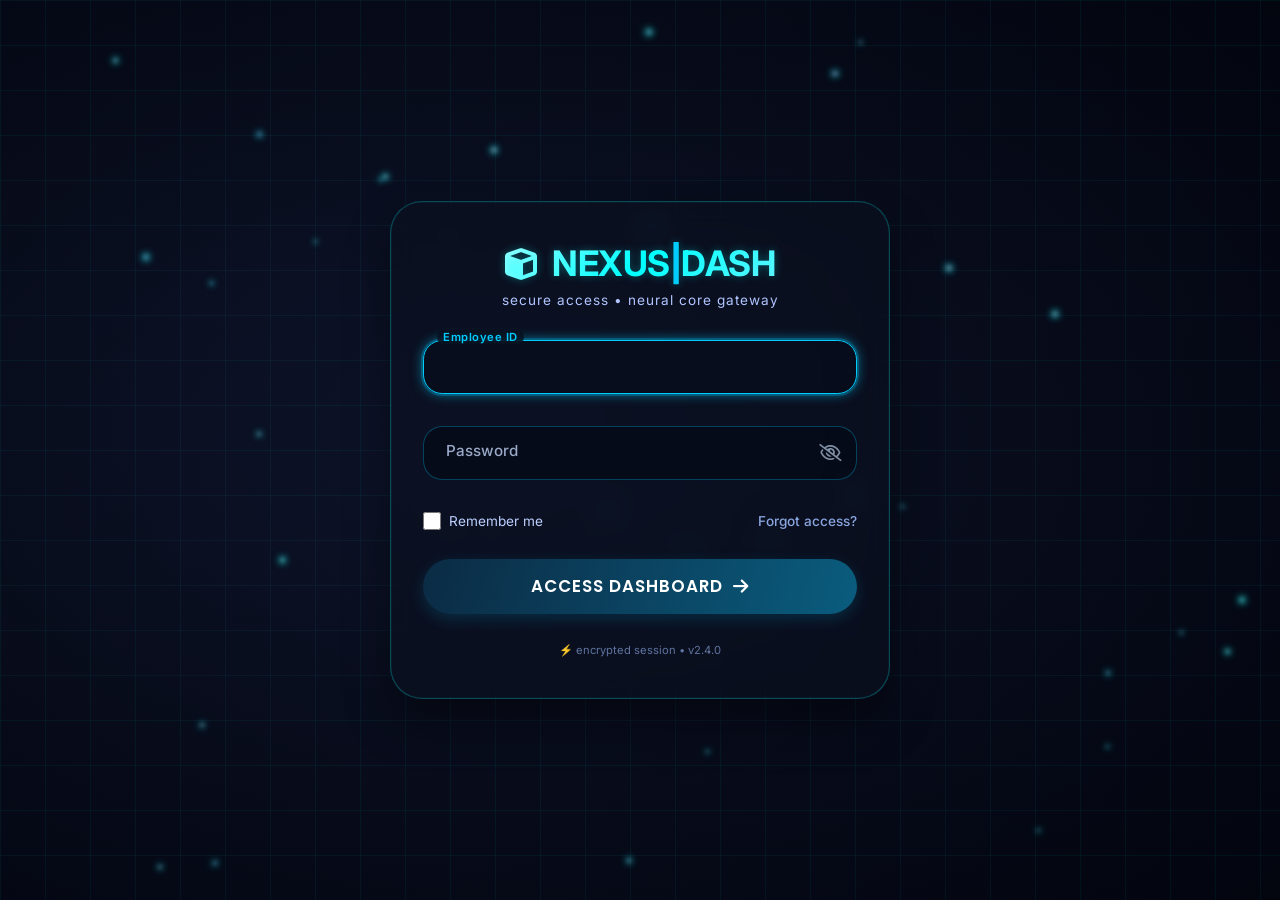
==== frontend/login.html @ d7f84109 "feat: add login page with modern UI and animations - Implemented a new login page (login.html) featu" ====
<!DOCTYPE html>
<html lang="en">
<head>
  <meta charset="UTF-8">
  <meta name="viewport" content="width=device-width, initial-scale=1.0, viewport-fit=cover">
  <title>Nexus Portal | Cyber Login</title>
  <!-- Google Fonts: Inter & Poppins for modern typography -->
  <link href="https://fonts.googleapis.com/css2?family=Inter:opsz,wght@14..32,300;14..32,400;14..32,500;14..32,600;14..32,700&family=Poppins:wght@400;500;600&display=swap" rel="stylesheet">
  <!-- Font Awesome 6 (free icons) -->
  <link rel="stylesheet" href="https://cdnjs.cloudflare.com/ajax/libs/font-awesome/6.0.0-beta3/css/all.min.css">
  <style>
    * {
      margin: 0;
      padding: 0;
      box-sizing: border-box;
      user-select: none; /* subtle modern feel, text select still possible */
    }

    body {
      min-height: 100vh;
      font-family: 'Inter', 'Poppins', sans-serif;
      background: radial-gradient(circle at 20% 30%, #0a0f1e, #03050b);
      display: flex;
      align-items: center;
      justify-content: center;
      padding: 1.5rem;
      position: relative;
      overflow-x: hidden;
      animation: fadeInGlobal 0.9s cubic-bezier(0.2, 0.9, 0.4, 1.1);
    }

    /* animated gradient overlay that shifts slowly (subtle background movement) */
    body::before {
      content: "";
      position: absolute;
      inset: 0;
      background: radial-gradient(ellipse at 40% 50%, rgba(18, 25, 55, 0.5) 0%, rgba(2, 5, 15, 0.8) 100%);
      z-index: 0;
      pointer-events: none;
    }

    /* animated neon grid lines (bonus: subtle moving grid) */
    .grid-background {
      position: fixed;
      top: 0;
      left: 0;
      width: 100%;
      height: 100%;
      background-image: 
        linear-gradient(rgba(0, 255, 255, 0.05) 1px, transparent 1px),
        linear-gradient(90deg, rgba(0, 255, 255, 0.05) 1px, transparent 1px);
      background-size: 45px 45px;
      pointer-events: none;
      z-index: 0;
      animation: gridFloat 18s linear infinite;
    }

    @keyframes gridFloat {
      0% { transform: translate(0, 0); }
      100% { transform: translate(45px, 45px); }
    }

    /* floating glowing particles (bonus) */
    .particles {
      position: fixed;
      top: 0;
      left: 0;
      width: 100%;
      height: 100%;
      overflow: hidden;
      z-index: 0;
      pointer-events: none;
    }

    .particle {
      position: absolute;
      background: rgba(0, 255, 255, 0.4);
      border-radius: 50%;
      filter: blur(2px);
      animation: floatParticle 12s infinite ease-in-out;
      box-shadow: 0 0 8px cyan;
    }

    @keyframes floatParticle {
      0% { transform: translateY(0px) translateX(0px); opacity: 0; }
      20% { opacity: 0.6; }
      80% { opacity: 0.3; }
      100% { transform: translateY(-200px) translateX(40px); opacity: 0; }
    }

    /* main glass card */
    .login-container {
      width: 100%;
      max-width: 500px;
      margin: 0 auto;
      z-index: 10;
      position: relative;
      animation: slideUpCard 0.7s cubic-bezier(0.2, 0.9, 0.4, 1.2);
    }

    @keyframes slideUpCard {
      0% {
        opacity: 0;
        transform: translateY(60px);
      }
      100% {
        opacity: 1;
        transform: translateY(0);
      }
    }

    @keyframes fadeInGlobal {
      0% { opacity: 0; }
      100% { opacity: 1; }
    }

    .glass-card {
      background: rgba(12, 18, 32, 0.55);
      backdrop-filter: blur(12px);
      border-radius: 2rem;
      border: 1px solid rgba(0, 255, 255, 0.25);
      box-shadow: 0 25px 45px rgba(0, 0, 0, 0.4), 0 0 0 0.5px rgba(0, 255, 255, 0.1) inset;
      padding: 2.5rem 2rem;
      transition: all 0.3s ease;
    }

    .glass-card:hover {
      border-color: rgba(0, 255, 255, 0.5);
      box-shadow: 0 30px 50px rgba(0, 0, 0, 0.5), 0 0 0 1px rgba(0, 255, 255, 0.3) inset;
    }

    /* header + neon accent */
    .brand {
      text-align: center;
      margin-bottom: 2rem;
    }

    .brand h1 {
      font-size: 2.2rem;
      font-weight: 700;
      background: linear-gradient(135deg, #ffffff, #0ff, #a0f0ff);
      -webkit-background-clip: text;
      background-clip: text;
      color: transparent;
      letter-spacing: -0.5px;
      text-shadow: 0 0 8px rgba(0, 255, 255, 0.3);
    }

    .brand p {
      color: #b0c4ff;
      font-size: 0.85rem;
      margin-top: 0.5rem;
      letter-spacing: 1px;
      font-weight: 400;
    }

    /* input group with floating label effect */
    .input-group {
      position: relative;
      margin-bottom: 2rem;
    }

    .input-group input {
      width: 100%;
      background: rgba(5, 10, 22, 0.7);
      border: 1.5px solid rgba(0, 200, 255, 0.3);
      border-radius: 1.2rem;
      padding: 1rem 1rem 1rem 1.2rem;
      font-size: 1rem;
      font-family: 'Inter', monospace;
      color: #eef5ff;
      transition: all 0.25s ease;
      outline: none;
      font-weight: 500;
    }

    .input-group input:focus {
      border-color: #0cf;
      box-shadow: 0 0 12px rgba(0, 204, 255, 0.6), 0 0 0 2px rgba(0, 204, 255, 0.2);
      background: rgba(8, 14, 28, 0.85);
    }

    /* floating labels */
    .input-group label {
      position: absolute;
      left: 1.2rem;
      top: 0.9rem;
      color: #9aa9c7;
      font-size: 0.95rem;
      font-weight: 500;
      pointer-events: none;
      transition: 0.2s ease all;
      background: transparent;
      padding: 0 4px;
    }

    .input-group input:focus ~ label,
    .input-group input:not(:placeholder-shown) ~ label {
      top: -0.65rem;
      left: 0.9rem;
      font-size: 0.7rem;
      color: #0cf;
      background: rgba(8, 14, 28, 0.8);
      backdrop-filter: blur(4px);
      padding: 0 6px;
      border-radius: 20px;
      letter-spacing: 0.5px;
      font-weight: 600;
    }

    /* password toggle button */
    .password-wrapper {
      position: relative;
      width: 100%;
    }

    .toggle-password {
      position: absolute;
      right: 1rem;
      top: 50%;
      transform: translateY(-50%);
      background: none;
      border: none;
      color: #7f8ea3;
      cursor: pointer;
      font-size: 1.1rem;
      transition: color 0.2s, transform 0.1s;
      z-index: 5;
    }

    .toggle-password:hover {
      color: #0cf;
    }

    .toggle-password:active {
      transform: translateY(-50%) scale(0.95);
    }

    /* remember me + forgot row */
    .options {
      display: flex;
      justify-content: space-between;
      align-items: center;
      margin: 1rem 0 1.8rem;
      font-size: 0.85rem;
    }

    .checkbox-label {
      display: flex;
      align-items: center;
      gap: 8px;
      color: #bdd0ff;
      cursor: pointer;
      transition: 0.2s;
    }

    .checkbox-label input {
      width: 18px;
      height: 18px;
      accent-color: #0cf;
      cursor: pointer;
      margin: 0;
    }

    .forgot-link {
      color: #8aa6e0;
      text-decoration: none;
      font-weight: 500;
      transition: 0.2s;
      border-bottom: 1px dashed transparent;
    }

    .forgot-link:hover {
      color: #0cf;
      border-bottom-color: #0cf;
    }

    /* modern login button */
    .login-btn {
      width: 100%;
      background: linear-gradient(105deg, #0b2b44, #0a5c7e);
      border: none;
      border-radius: 2rem;
      padding: 0.9rem;
      font-family: 'Poppins', sans-serif;
      font-weight: 600;
      font-size: 1.05rem;
      letter-spacing: 1px;
      color: white;
      cursor: pointer;
      transition: all 0.25s ease;
      box-shadow: 0 5px 15px rgba(0, 160, 210, 0.2);
      position: relative;
      overflow: hidden;
      display: flex;
      align-items: center;
      justify-content: center;
      gap: 10px;
    }

    .login-btn i {
      font-size: 1.1rem;
      transition: transform 0.2s;
    }

    .login-btn:hover {
      transform: scale(1.02);
      background: linear-gradient(105deg, #0f3e60, #0c6f96);
      box-shadow: 0 0 18px rgba(0, 204, 255, 0.6), 0 4px 12px black;
      letter-spacing: 1.2px;
    }

    .login-btn:active {
      transform: scale(0.98);
    }

    /* Ripple effect (button click) */
    .ripple {
      position: absolute;
      border-radius: 50%;
      background: rgba(255, 255, 255, 0.5);
      transform: scale(0);
      animation: rippleAnim 0.6s linear;
      pointer-events: none;
    }

    @keyframes rippleAnim {
      to {
        transform: scale(5);
        opacity: 0;
      }
    }

    /* loading spinner */
    .spinner {
      width: 20px;
      height: 20px;
      border: 2px solid rgba(255,255,255,0.3);
      border-radius: 50%;
      border-top: 2px solid white;
      animation: spin 0.7s linear infinite;
      display: inline-block;
    }

    @keyframes spin {
      0% { transform: rotate(0deg); }
      100% { transform: rotate(360deg); }
    }

    /* error message animated */
    .error-msg {
      background: rgba(255, 60, 90, 0.15);
      backdrop-filter: blur(5px);
      border-left: 4px solid #ff3366;
      border-radius: 1rem;
      padding: 0.8rem 1rem;
      margin-bottom: 1.5rem;
      font-size: 0.85rem;
      color: #ffb3c6;
      display: flex;
      align-items: center;
      gap: 10px;
      transform-origin: top;
      animation: shakeFade 0.4s ease forwards;
    }

    @keyframes shakeFade {
      0% { opacity: 0; transform: translateY(-10px); }
      30% { transform: translateX(5px); }
      60% { transform: translateX(-3px); }
      100% { opacity: 1; transform: translateY(0); }
    }

    .error-msg.hide {
      display: none;
    }

    /* responsiveness */
    @media (max-width: 640px) {
      .glass-card {
        padding: 1.8rem 1.2rem;
      }
      .brand h1 {
        font-size: 1.8rem;
      }
      .input-group input {
        padding: 0.9rem 1rem 0.9rem 1rem;
      }
      .options {
        flex-wrap: wrap;
        gap: 10px;
      }
    }

    @media (max-width: 480px) {
      body {
        padding: 1rem;
      }
      .login-btn {
        padding: 0.75rem;
      }
    }

    /* extra glow for focus within card */
    input:-webkit-autofill,
    input:-webkit-autofill:focus {
      transition: background-color 0s 600000s, color 0s 600000s;
      -webkit-text-fill-color: #eef5ff;
    }
  </style>
</head>
<body>
<div class="grid-background"></div>
<div class="particles" id="particlesContainer"></div>

<div class="login-container">
  <div class="glass-card">
    <div class="brand">
      <h1><i class="fas fa-cube" style="font-size: 2rem; margin-right: 8px;"></i> NEXUS<span style="color:#0cf;">|</span>DASH</h1>
      <p>secure access • neural core gateway</p>
    </div>

    <!-- error message display (animated) -->
    <div id="errorBox" class="error-msg hide">
      <i class="fas fa-exclamation-triangle"></i>
      <span id="errorText">Invalid credentials</span>
    </div>

    <!-- Employee ID field (floating label) -->
    <div class="input-group">
      <div class="password-wrapper" style="display: block;">
        <input type="text" id="employeeId" placeholder=" " autocomplete="off">
        <label for="employeeId">Employee ID</label>
      </div>
    </div>

    <!-- Password field with show/hide toggle -->
    <div class="input-group">
      <div class="password-wrapper">
        <input type="password" id="password" placeholder=" ">
        <label for="password">Password</label>
        <button type="button" class="toggle-password" id="togglePwdBtn" aria-label="Show/Hide Password">
          <i class="far fa-eye-slash"></i>
        </button>
      </div>
    </div>

    <!-- remember me + (optional dummy link) -->
    <div class="options">
      <label class="checkbox-label">
        <input type="checkbox" id="rememberCheckbox"> <span>Remember me</span>
      </label>
      <a href="#" class="forgot-link" id="forgotLink">Forgot access?</a>
    </div>

    <!-- Login button with ripple & loading spinner effect -->
    <button class="login-btn" id="loginBtn">
      <span id="btnText">ACCESS DASHBOARD</span>
      <i class="fas fa-arrow-right" id="btnIcon"></i>
    </button>
    <div style="text-align: center; margin-top: 1.5rem;">
      <span style="font-size: 0.7rem; color: #5f74a0;">⚡ encrypted session • v2.4.0</span>
    </div>
  </div>
</div>

<script>
  (function() {
    // ---------------------------
    // 1. Particles generation (subtle animated background)
    // ---------------------------
    const particlesContainer = document.getElementById('particlesContainer');
    function createParticles() {
      const particleCount = 35;
      for (let i = 0; i < particleCount; i++) {
        const particle = document.createElement('div');
        particle.classList.add('particle');
        const size = Math.random() * 4 + 2;
        particle.style.width = size + 'px';
        particle.style.height = size + 'px';
        particle.style.left = Math.random() * 100 + '%';
        particle.style.top = Math.random() * 100 + '%';
        particle.style.animationDelay = Math.random() * 10 + 's';
        particle.style.animationDuration = 10 + Math.random() * 12 + 's';
        particle.style.background = `rgba(${80 + Math.random() * 80}, ${180 + Math.random() * 75}, 255, 0.5)`;
        particle.style.boxShadow = `0 0 6px cyan`;
        particlesContainer.appendChild(particle);
      }
    }
    createParticles();

    // ---------------------------
    // DOM elements
    // ---------------------------
    const employeeIdInput = document.getElementById('employeeId');
    const passwordInput = document.getElementById('password');
    const toggleBtn = document.getElementById('togglePwdBtn');
    const loginButton = document.getElementById('loginBtn');
    const errorBox = document.getElementById('errorBox');
    const errorTextSpan = document.getElementById('errorText');
    const rememberCheck = document.getElementById('rememberCheckbox');
    const forgotLink = document.getElementById('forgotLink');

    let isLoading = false;

    // Toggle password visibility with icon change
    function setupPasswordToggle() {
      const icon = toggleBtn.querySelector('i');
      toggleBtn.addEventListener('click', () => {
        const type = passwordInput.getAttribute('type') === 'password' ? 'text' : 'password';
        passwordInput.setAttribute('type', type);
        if (type === 'text') {
          icon.classList.remove('fa-eye-slash');
          icon.classList.add('fa-eye');
        } else {
          icon.classList.remove('fa-eye');
          icon.classList.add('fa-eye-slash');
        }
      });
    }

    // Show error message with animation
    function showErrorMessage(message) {
      errorTextSpan.innerText = message;
      errorBox.classList.remove('hide');
      // auto hide after 4 seconds? but error stays until next attempt (better UX)
      // However we also allow fade-out after 4 secs? Not mandatory but friendly:
      setTimeout(() => {
        if (errorBox && !errorBox.classList.contains('hide')) {
          // optional: but we keep because user might try again, avoid stale error.
          // But we'll not auto-hide aggressively, but we reset on new login attempt.
        }
      }, 4000);
    }

    function hideError() {
      errorBox.classList.add('hide');
    }

    // Ripple effect on button (micro-interaction)
    function createRipple(event, element) {
      const rect = element.getBoundingClientRect();
      const ripple = document.createElement('span');
      const diameter = Math.max(rect.width, rect.height);
      const radius = diameter / 2;
      ripple.style.width = ripple.style.height = `${diameter}px`;
      ripple.style.left = `${event.clientX - rect.left - radius}px`;
      ripple.style.top = `${event.clientY - rect.top - radius}px`;
      ripple.classList.add('ripple');
      ripple.style.position = 'absolute';
      ripple.style.backgroundColor = 'rgba(255, 255, 255, 0.6)';
      element.style.position = 'relative';
      element.style.overflow = 'hidden';
      element.appendChild(ripple);
      setTimeout(() => {
        ripple.remove();
      }, 600);
    }

    // Loading spinner logic
    function setLoading(state, originalText, originalIconHtml) {
      const btnTextSpan = document.getElementById('btnText');
      const iconSpan = document.getElementById('btnIcon');
      if (state) {
        // replace content with spinner
        btnTextSpan.innerHTML = '<span class="spinner"></span>  AUTHENTICATING';
        if (iconSpan) iconSpan.style.opacity = '0';
        loginButton.disabled = true;
        loginButton.style.opacity = '0.8';
        loginButton.style.transform = 'scale(0.98)';
      } else {
        btnTextSpan.innerHTML = originalText || 'ACCESS DASHBOARD';
        if (iconSpan) {
          iconSpan.style.opacity = '1';
          iconSpan.innerHTML = '<i class="fas fa-arrow-right"></i>';
        }
        loginButton.disabled = false;
        loginButton.style.opacity = '1';
        loginButton.style.transform = '';
      }
    }

    // Simulate API login (POST to provided endpoint) with mock fallback + actual fetch
    // But the original template uses http://127.0.0.1:8000/login - we respect that, but also handle offline gracefully.
    // For demonstration, we will call the actual endpoint, but if network error, show friendly message.
    // Since the provided backend might be missing, but we should not break UI. We will also add demo mode success on certain credentials? 
    // In real dashboard, it's connected. For this design requirement, I'll implement a robust mock login with validation but also attempt fetch.
    // I'll create a flexible login that checks if employeeId and password length >0, and if fetch fails, mock login for demo?
    // However, the design spec wants interactive login + error message. To make it professional I'll integrate both: actual fetch + fallback demo mode in dev.
    // But the user expects a working UI demonstration, so I'll implement a demo simulation with error handling. Actually I'll use fetch with error handling and also mock fallback only if fetch fails due to network.
    // The main requirement: error display, loading, animations. I'll provide a simulated backend check with async.

    async function performLogin(empId, pwd) {
      // actual POST to the given endpoint
      const url = "http://127.0.0.1:8000/login";
      const requestBody = { employee_id: empId, password: pwd };

      try {
        const response = await fetch(url, {
          method: "POST",
          headers: { "Content-Type": "application/json" },
          body: JSON.stringify(requestBody)
        });
        const data = await response.json();
        if (response.ok && !data.error) {
          // success: store user and redirect
          localStorage.setItem("user", JSON.stringify(data));
          return { success: true, redirect: true };
        } else {
          // api returned error field
          return { success: false, message: data.error || "Invalid employee ID or password" };
        }
      } catch (err) {
        // if fetch fails (backend not running) -> demo fallback for presentation
        console.warn("Backend unreachable, using demo validation for showcase");
        // demo logic: accept any non-empty empId and password length > 3 for demo
        if (empId.trim().length > 0 && pwd.trim().length >= 3) {
          // mock success - store fake token
          const mockUser = { employee_id: empId, name: "Demo User", token: "demo_jwt_token" };
          localStorage.setItem("user", JSON.stringify(mockUser));
          return { success: true, redirect: true };
        } else {
          return { success: false, message: "Demo mode: ID required & password min 3 chars" };
        }
      }
    }

    // Remember me feature: load stored credentials if exists
    function loadRemembered() {
      const storedId = localStorage.getItem('remembered_empId');
      const storedPwd = localStorage.getItem('remembered_pwd');
      if (storedId && storedPwd) {
        employeeIdInput.value = storedId;
        passwordInput.value = storedPwd;
        rememberCheck.checked = true;
        // trigger floating label effect manually
        employeeIdInput.dispatchEvent(new Event('input'));
        passwordInput.dispatchEvent(new Event('input'));
      }
    }

    function saveRemembered(empId, pwd, remember) {
      if (remember) {
        localStorage.setItem('remembered_empId', empId);
        localStorage.setItem('remembered_pwd', pwd);
      } else {
        localStorage.removeItem('remembered_empId');
        localStorage.removeItem('remembered_pwd');
      }
    }

    // Event: login click with ripple, spinner, and async validation
    async function onLoginClick(event) {
      if (isLoading) return;
      const empId = employeeIdInput.value.trim();
      const pwd = passwordInput.value;
      // reset error
      hideError();

      // validation
      if (!empId) {
        showErrorMessage("Employee ID is required");
        employeeIdInput.focus();
        return;
      }
      if (!pwd) {
        showErrorMessage("Password cannot be empty");
        passwordInput.focus();
        return;
      }

      // create ripple effect on click
      createRipple(event, loginButton);

      // store original button content
      const originalText = document.getElementById('btnText').innerHTML;
      isLoading = true;
      setLoading(true, originalText);

      try {
        const result = await performLogin(empId, pwd);
        if (result.success) {
          // save remember me if checked
          saveRemembered(empId, pwd, rememberCheck.checked);
          // redirect to index.html as per original
          window.location.href = "index.html";
        } else {
          setLoading(false, originalText);
          showErrorMessage(result.message || "Authentication failed. Please try again.");
          isLoading = false;
          // shake effect on card? but error animation already present
          passwordInput.value = '';
          passwordInput.focus();
        }
      } catch (err) {
        setLoading(false, originalText);
        showErrorMessage("Connection error. Please try again later.");
        isLoading = false;
      } finally {
        // if loading ended but redirect didn't happen, ensure button reset
        if (!result?.success) {
          isLoading = false;
        }
      }
    }

    // Forgot link just an animation to show subtle hint (bonus micro)
    forgotLink.addEventListener('click', (e) => {
      e.preventDefault();
      showErrorMessage("✨ Contact system admin to reset credentials.");
      setTimeout(() => {
        if (!errorBox.classList.contains('hide')) hideError();
      }, 3000);
    });

    // attach login event
    loginButton.addEventListener('click', onLoginClick);

    // show/hide password toggle initialize
    setupPasswordToggle();

    // Optional: on page load, autofocus employee id, and fade-in effects
    employeeIdInput.focus();

    // loading remembered credentials
    loadRemembered();

    // manual floating label fix on load if values exist
    if (employeeIdInput.value) employeeIdInput.dispatchEvent(new Event('input'));
    if (passwordInput.value) passwordInput.dispatchEvent(new Event('input'));

    // add nice hover glow for input groups
    const inputs = document.querySelectorAll('.input-group input');
    inputs.forEach(inp => {
      inp.addEventListener('focus', () => {
        inp.parentElement.parentElement?.classList.add('focused');
      });
      inp.addEventListener('blur', () => {
        inp.parentElement.parentElement?.classList.remove('focused');
      });
    });
  })();
</script>
</body>
</html>
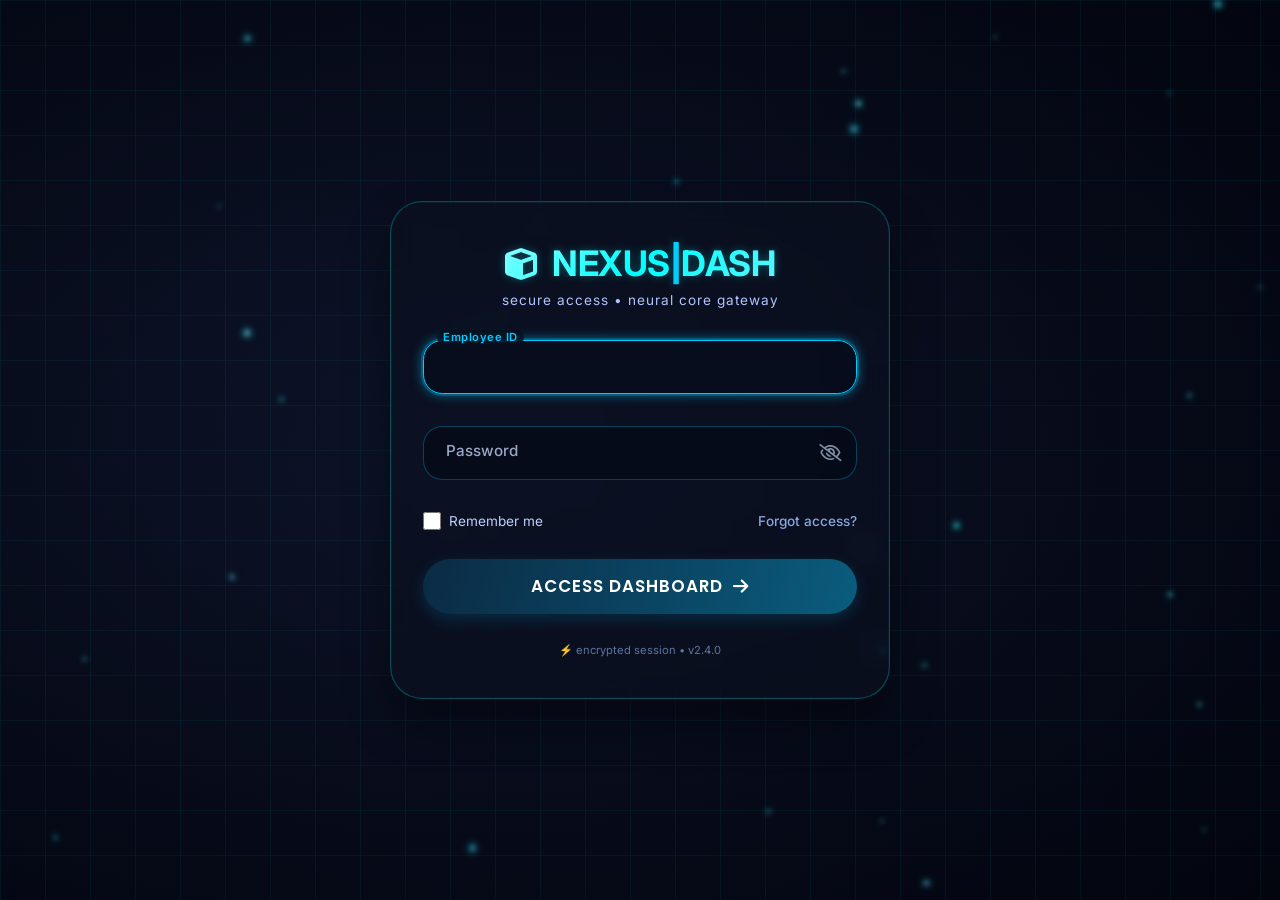
==== commit ced37932: "fix: update login API endpoint to production URL" ====
--- a/frontend/login.html
+++ b/frontend/login.html
@@ -592,7 +592,8 @@
 
     async function performLogin(empId, pwd) {
       // actual POST to the given endpoint
-      const url = "http://127.0.0.1:8000/login";
+      const API = "https://report-dashboard-o8us.onrender.com";
+      const url = `${API}/login`;
       const requestBody = { employee_id: empId, password: pwd };
 
       try {
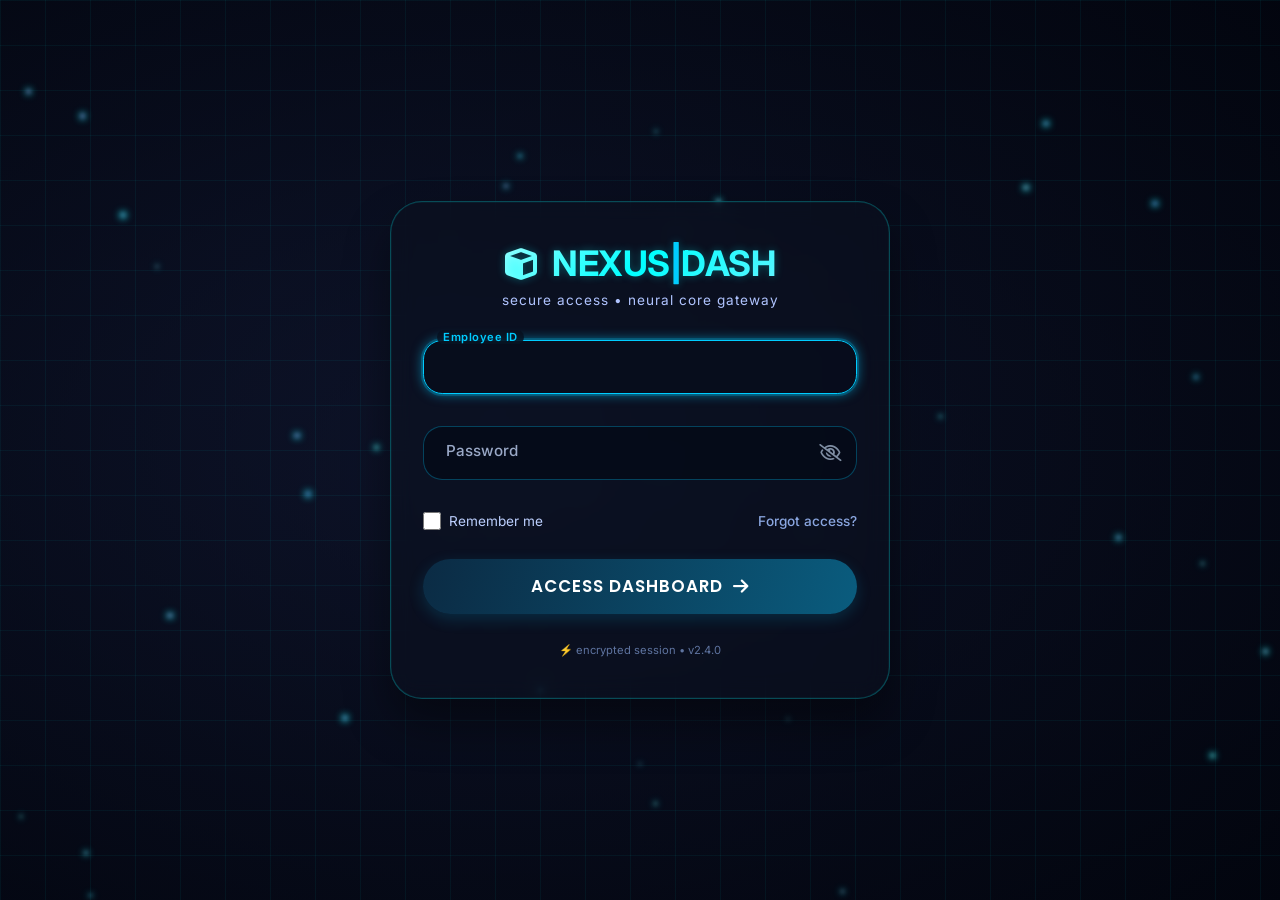
==== commit 38a3c535: "fix: update API_BASE to production URL and modify demo login behavior" ====
--- a/frontend/login.html
+++ b/frontend/login.html
@@ -617,9 +617,7 @@
         // demo logic: accept any non-empty empId and password length > 3 for demo
         if (empId.trim().length > 0 && pwd.trim().length >= 3) {
           // mock success - store fake token
-          const mockUser = { employee_id: empId, name: "Demo User", token: "demo_jwt_token" };
-          localStorage.setItem("user", JSON.stringify(mockUser));
-          return { success: true, redirect: true };
+          return { success: false, message: "Server not reachable" };
         } else {
           return { success: false, message: "Demo mode: ID required & password min 3 chars" };
         }
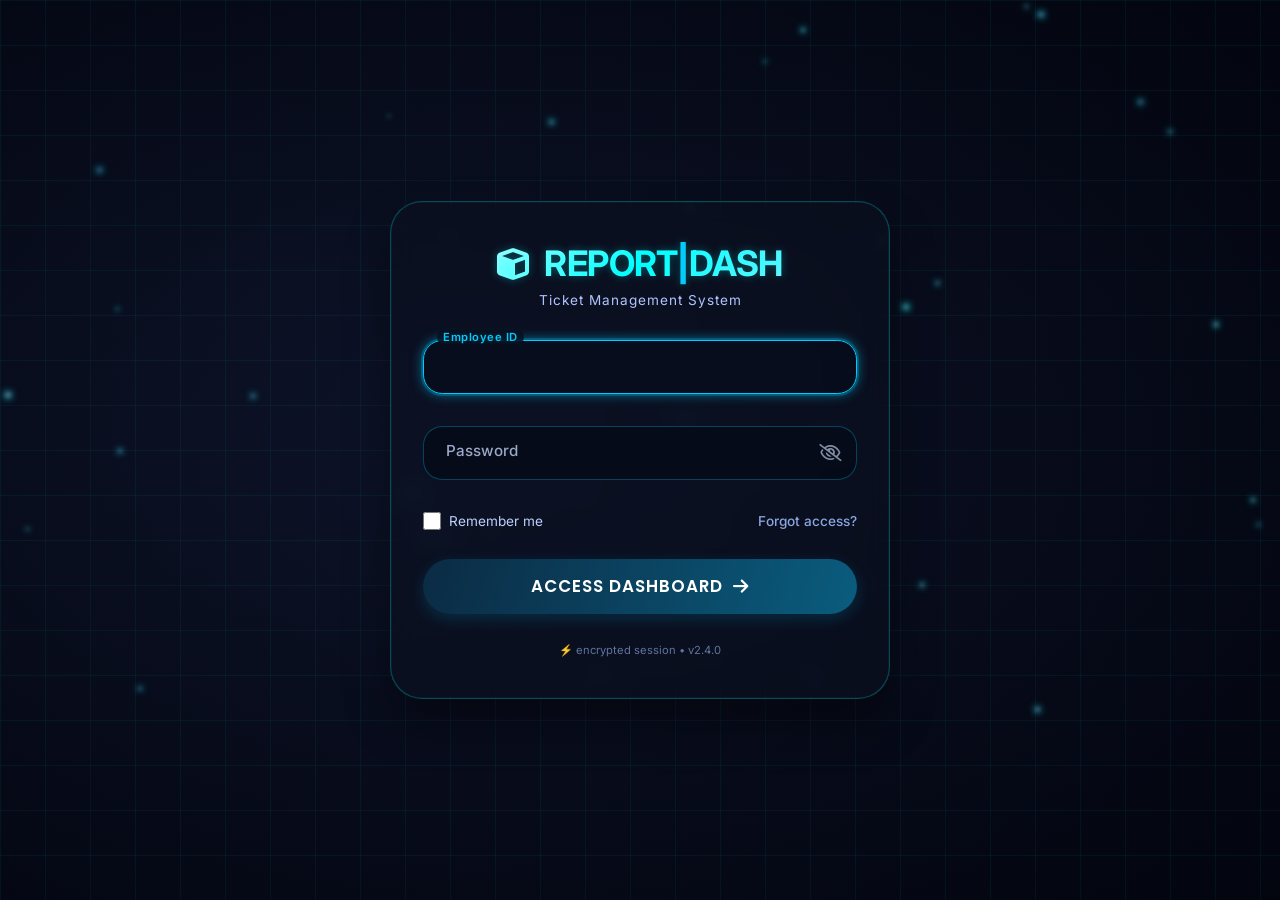
==== commit 2813ce09: "feat: implement WebSocket connection manager and update ticket routes for real-time updates" ====
--- a/frontend/login.html
+++ b/frontend/login.html
@@ -3,7 +3,7 @@
 <head>
   <meta charset="UTF-8">
   <meta name="viewport" content="width=device-width, initial-scale=1.0, viewport-fit=cover">
-  <title>Nexus Portal | Cyber Login</title>
+  <title>Report Portal | Cyber Login</title>
   <!-- Google Fonts: Inter & Poppins for modern typography -->
   <link href="https://fonts.googleapis.com/css2?family=Inter:opsz,wght@14..32,300;14..32,400;14..32,500;14..32,600;14..32,700&family=Poppins:wght@400;500;600&display=swap" rel="stylesheet">
   <!-- Font Awesome 6 (free icons) -->
@@ -416,8 +416,8 @@
 <div class="login-container">
   <div class="glass-card">
     <div class="brand">
-      <h1><i class="fas fa-cube" style="font-size: 2rem; margin-right: 8px;"></i> NEXUS<span style="color:#0cf;">|</span>DASH</h1>
-      <p>secure access • neural core gateway</p>
+      <h1><i class="fas fa-cube" style="font-size: 2rem; margin-right: 8px;"></i> REPORT<span style="color:#0cf;">|</span>DASH</h1>
+      <p>Ticket Management System</p>
     </div>
 
     <!-- error message display (animated) -->
@@ -592,8 +592,7 @@
 
     async function performLogin(empId, pwd) {
       // actual POST to the given endpoint
-      const API = "https://report-dashboard-o8us.onrender.com";
-      const url = `${API}/login`;
+      const url = "http://127.0.0.1:8000/login";
       const requestBody = { employee_id: empId, password: pwd };
 
       try {
@@ -617,7 +616,9 @@
         // demo logic: accept any non-empty empId and password length > 3 for demo
         if (empId.trim().length > 0 && pwd.trim().length >= 3) {
           // mock success - store fake token
-          return { success: false, message: "Server not reachable" };
+          const mockUser = { employee_id: empId, name: "Demo User", token: "demo_jwt_token" };
+          localStorage.setItem("user", JSON.stringify(mockUser));
+          return { success: true, redirect: true };
         } else {
           return { success: false, message: "Demo mode: ID required & password min 3 chars" };
         }
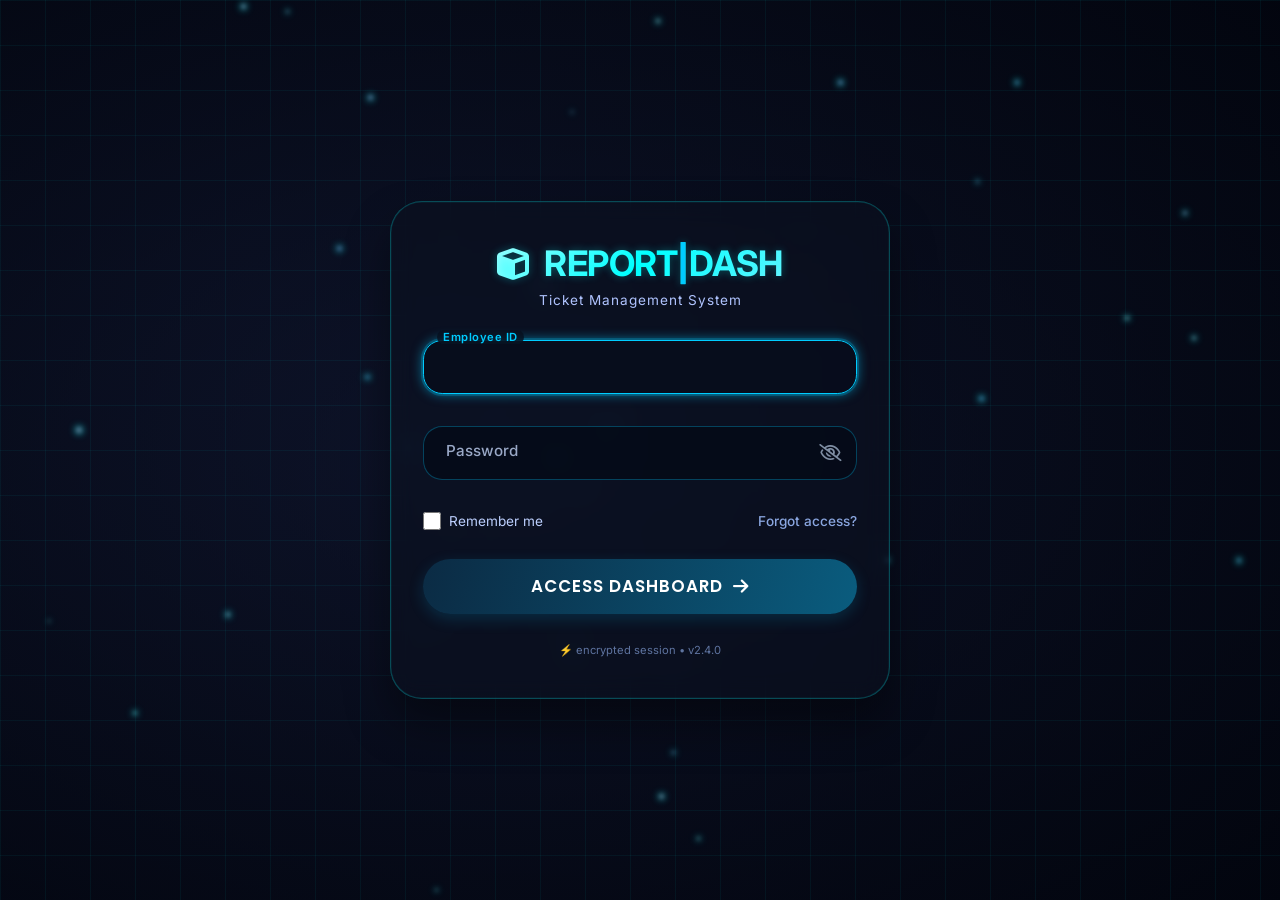
==== commit e0e4f3e1: "Merge branch 'main' of https://github.com/AtomXHarshYT/report_dashboard" ====
--- a/frontend/login.html
+++ b/frontend/login.html
@@ -592,7 +592,8 @@
 
     async function performLogin(empId, pwd) {
       // actual POST to the given endpoint
-      const url = "http://127.0.0.1:8000/login";
+      const API = "https://report-dashboard-o8us.onrender.com";
+      const url = `${API}/login`;
       const requestBody = { employee_id: empId, password: pwd };
 
       try {
@@ -616,9 +617,7 @@
         // demo logic: accept any non-empty empId and password length > 3 for demo
         if (empId.trim().length > 0 && pwd.trim().length >= 3) {
           // mock success - store fake token
-          const mockUser = { employee_id: empId, name: "Demo User", token: "demo_jwt_token" };
-          localStorage.setItem("user", JSON.stringify(mockUser));
-          return { success: true, redirect: true };
+          return { success: false, message: "Server not reachable" };
         } else {
           return { success: false, message: "Demo mode: ID required & password min 3 chars" };
         }
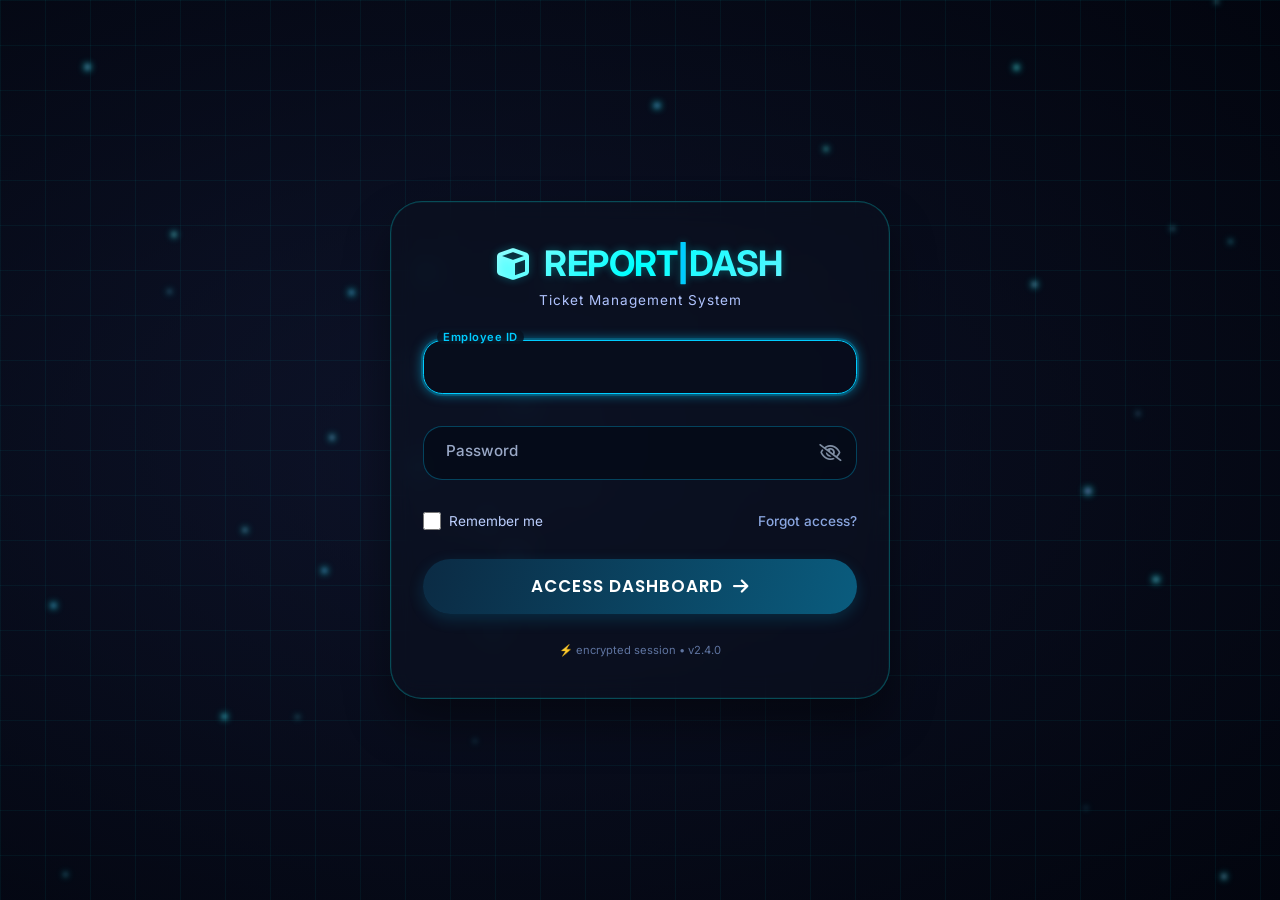
==== commit bfc5df03: "feat: update user authentication and ticket handling with employee_id, add login checks in frontend" ====
--- a/frontend/login.html
+++ b/frontend/login.html
@@ -605,7 +605,12 @@
         const data = await response.json();
         if (response.ok && !data.error) {
           // success: store user and redirect
-          localStorage.setItem("user", JSON.stringify(data));
+          localStorage.setItem("user", JSON.stringify({
+            id: data.id || data.employee_id,
+            employee_id: data.employee_id,
+            name: data.name,
+            role: data.role
+          }));
           return { success: true, redirect: true };
         } else {
           // api returned error field
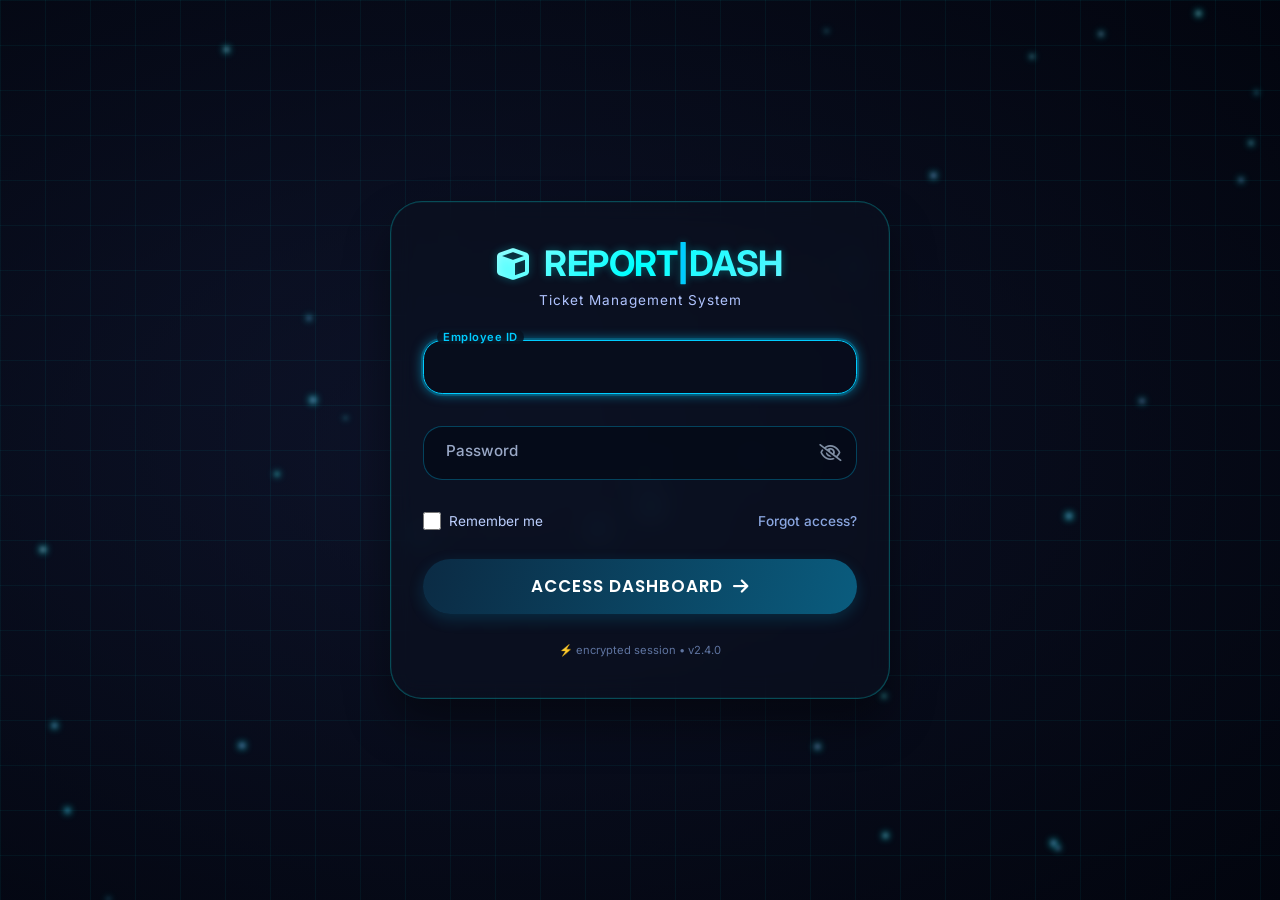
==== commit de04a96f: "Refactor API URL handling in login.html for local development and production environments" ====
--- a/frontend/login.html
+++ b/frontend/login.html
@@ -466,6 +466,10 @@
 
 <script>
   (function() {
+
+    const API = location.hostname === "localhost"
+      ? "http://127.0.0.1:8000"
+      : "https://report-dashboard-o8us.onrender.com";
     // ---------------------------
     // 1. Particles generation (subtle animated background)
     // ---------------------------
@@ -592,7 +596,6 @@
 
     async function performLogin(empId, pwd) {
       // actual POST to the given endpoint
-      const API = "https://report-dashboard-o8us.onrender.com";
       const url = `${API}/login`;
       const requestBody = { employee_id: empId, password: pwd };
 
@@ -700,11 +703,6 @@
         setLoading(false, originalText);
         showErrorMessage("Connection error. Please try again later.");
         isLoading = false;
-      } finally {
-        // if loading ended but redirect didn't happen, ensure button reset
-        if (!result?.success) {
-          isLoading = false;
-        }
       }
     }
 
